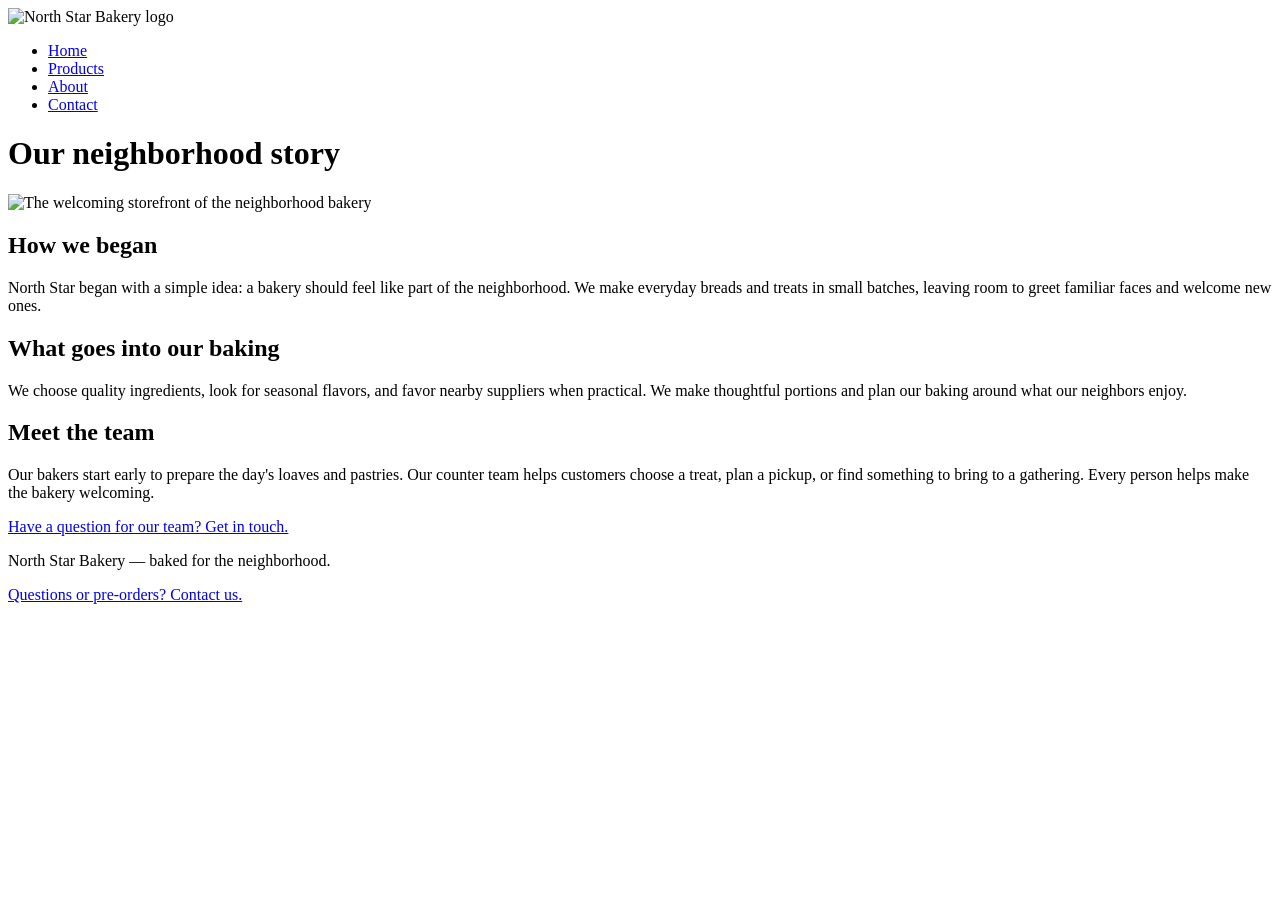
==== about.html @ 4942fa48 "Add four HTML bakery pages" ====
<!DOCTYPE html>
<html lang="en">
<head>
  <meta charset="utf-8">
  <meta name="viewport" content="width=device-width, initial-scale=1">
  <meta name="description" content="Learn the story, sourcing philosophy, and people behind North Star Bakery.">
  <title>About | North Star Bakery</title>
</head>
<body>
  <header>
    <img src="media/bakery-logo_c.png" alt="North Star Bakery logo" width="180">
    <nav aria-label="Main navigation">
      <ul>
        <li><a href="index.html">Home</a></li>
        <li><a href="products.html">Products</a></li>
        <li><a href="about.html" aria-current="page">About</a></li>
        <li><a href="contact.html">Contact</a></li>
      </ul>
    </nav>
  </header>

  <main>
    <h1>Our neighborhood story</h1>
    <img src="media/bakery-storefront_c.png" alt="The welcoming storefront of the neighborhood bakery" width="800">

    <section aria-labelledby="our-story">
      <h2 id="our-story">How we began</h2>
      <p>North Star began with a simple idea: a bakery should feel like part of the neighborhood. We make everyday breads and treats in small batches, leaving room to greet familiar faces and welcome new ones.</p>
    </section>

    <section aria-labelledby="sourcing">
      <h2 id="sourcing">What goes into our baking</h2>
      <p>We choose quality ingredients, look for seasonal flavors, and favor nearby suppliers when practical. We make thoughtful portions and plan our baking around what our neighbors enjoy.</p>
    </section>

    <section aria-labelledby="team">
      <h2 id="team">Meet the team</h2>
      <p>Our bakers start early to prepare the day's loaves and pastries. Our counter team helps customers choose a treat, plan a pickup, or find something to bring to a gathering. Every person helps make the bakery welcoming.</p>
    </section>

    <p><a href="contact.html">Have a question for our team? Get in touch.</a></p>
  </main>

  <footer>
    <p>North Star Bakery &mdash; baked for the neighborhood.</p>
    <p><a href="contact.html">Questions or pre-orders? Contact us.</a></p>
  </footer>
</body>
</html>
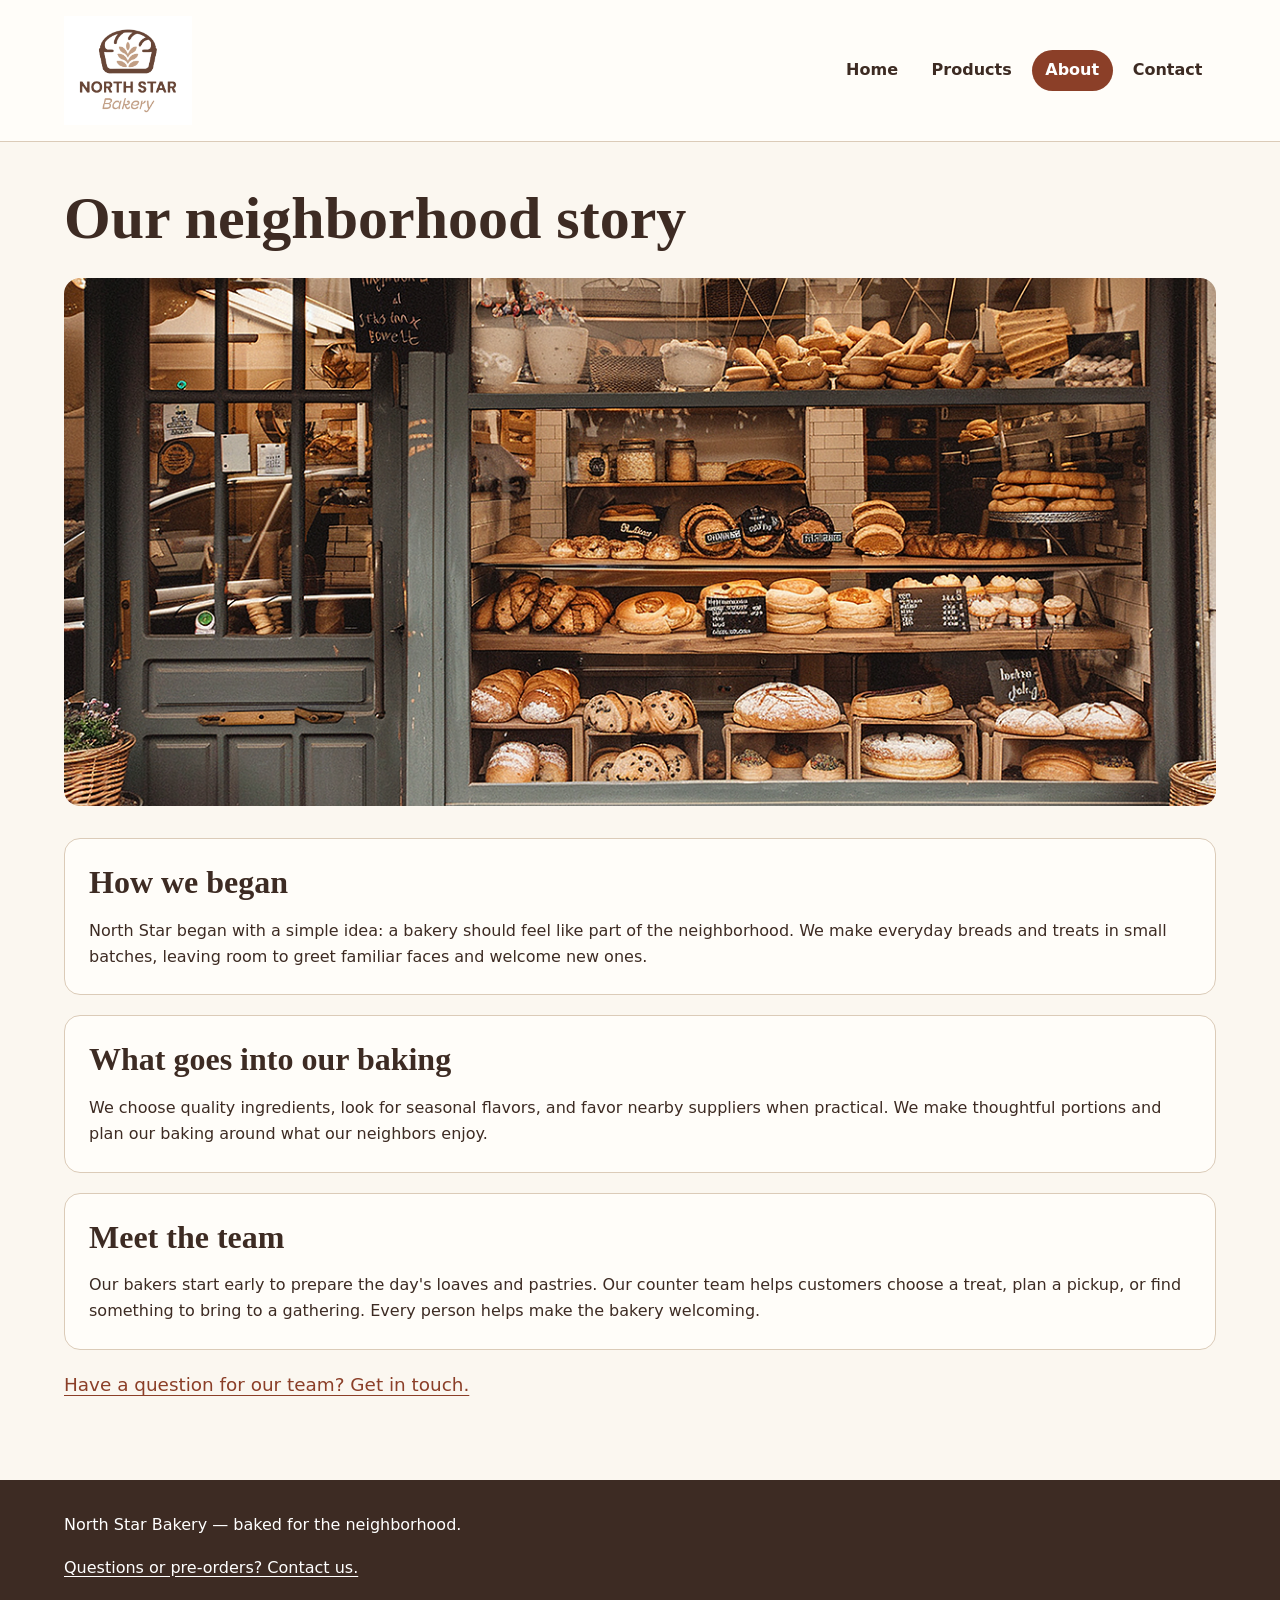
==== commit f78cfc5c: "Style bakery site for Touchstone 3" ====
--- a/about.html
+++ b/about.html
@@ -5,8 +5,9 @@
   <meta name="viewport" content="width=device-width, initial-scale=1">
   <meta name="description" content="Learn the story, sourcing philosophy, and people behind North Star Bakery.">
   <title>About | North Star Bakery</title>
+  <link rel="stylesheet" href="styles.css">
 </head>
-<body>
+<body class="about">
   <header>
     <img src="media/bakery-logo_c.png" alt="North Star Bakery logo" width="180">
     <nav aria-label="Main navigation">
@@ -48,3 +49,4 @@
 </body>
 </html>
 
+
--- a/styles.css
+++ b/styles.css
@@ -0,0 +1,284 @@
+:root {
+  color-scheme: light;
+  --paper: #fbf7f0;
+  --surface: #fffdf9;
+  --ink: #3d2b23;
+  --accent: #8b3f28;
+  --line: #dbcbb8;
+}
+
+* {
+  box-sizing: border-box;
+}
+
+html {
+  scroll-behavior: smooth;
+}
+
+body {
+  margin: 0;
+  background: var(--paper);
+  color: var(--ink);
+  font-family: system-ui, -apple-system, "Segoe UI", sans-serif;
+  font-size: 1rem;
+  line-height: 1.65;
+}
+
+h1, h2, h3 {
+  font-family: Georgia, "Times New Roman", serif;
+  line-height: 1.2;
+  text-wrap: balance;
+}
+
+h1 {
+  margin: 0 0 1rem;
+  font-size: clamp(2.25rem, 7vw, 3.75rem);
+}
+
+h2 {
+  margin: 0 0 1rem;
+  font-size: clamp(1.5rem, 4vw, 2rem);
+}
+
+h3 {
+  margin: 1.25rem 0 0.5rem;
+  font-size: 1.25rem;
+}
+
+p {
+  margin: 0 0 1rem;
+}
+
+a {
+  color: var(--accent);
+  text-underline-offset: 0.2em;
+}
+
+a:hover {
+  text-decoration-thickness: 0.13em;
+}
+
+a:focus-visible, button:focus-visible, input:focus-visible,
+select:focus-visible, textarea:focus-visible {
+  outline: 3px solid var(--accent);
+  outline-offset: 3px;
+}
+
+header {
+  display: flex;
+  flex-direction: column;
+  align-items: flex-start;
+  gap: 1rem;
+  padding: 1rem max(1.25rem, calc((100vw - 72rem) / 2));
+  background: var(--surface);
+  border-bottom: 1px solid var(--line);
+}
+
+header img {
+  display: block;
+  width: 8rem;
+  height: auto;
+}
+
+nav {
+  width: 100%;
+}
+
+nav ul {
+  display: grid;
+  grid-template-columns: repeat(2, minmax(0, 1fr));
+  gap: 0.5rem;
+  margin: 0;
+  padding: 0;
+  list-style: none;
+}
+
+nav a {
+  display: block;
+  padding: 0.45rem 0.85rem;
+  border-radius: 999px;
+  color: var(--ink);
+  font-weight: 650;
+  text-align: center;
+  text-decoration: none;
+}
+
+nav a:hover, nav a[aria-current="page"] {
+  background: var(--accent);
+  color: #fff;
+}
+
+main {
+  width: min(100%, 74.5rem);
+  margin: 0 auto;
+  padding: 2.5rem 1.25rem 4rem;
+}
+
+main > p:first-of-type {
+  max-width: 48rem;
+  font-size: 1.15rem;
+}
+
+main > picture {
+  display: block;
+  margin: 1.5rem 0 2rem;
+}
+
+main > picture img, main > img {
+  display: block;
+  width: 100%;
+  max-height: 33rem;
+  height: auto;
+  object-fit: cover;
+  border-radius: 1rem;
+}
+
+main > img {
+  margin: 1.5rem 0 2rem;
+}
+
+section {
+  margin: 1.25rem 0;
+  padding: 1.5rem;
+  background: var(--surface);
+  border: 1px solid var(--line);
+  border-radius: 1rem;
+}
+
+section > p:last-child {
+  margin-bottom: 0;
+}
+
+section img {
+  display: block;
+  max-width: 100%;
+  height: auto;
+  border-radius: 0.75rem;
+}
+
+figure {
+  margin: 1.5rem 0 0;
+  padding: 1rem;
+  background: var(--paper);
+  border-left: 4px solid var(--accent);
+  border-radius: 0.5rem;
+}
+
+figcaption {
+  margin-top: 0.75rem;
+  font-size: 0.95rem;
+}
+
+audio {
+  display: block;
+  width: min(100%, 30rem);
+}
+
+address {
+  font-style: normal;
+}
+
+fieldset {
+  min-width: 0;
+  padding: 1.25rem;
+  border: 1px solid var(--line);
+  border-radius: 0.75rem;
+}
+
+legend {
+  padding: 0 0.4rem;
+  font-weight: 700;
+}
+
+label {
+  display: inline-block;
+  margin-bottom: 0.3rem;
+  font-weight: 650;
+}
+
+input, select, textarea {
+  width: 100%;
+  max-width: 38rem;
+  padding: 0.7rem 0.8rem;
+  border: 1px solid #9b8879;
+  border-radius: 0.45rem;
+  background: #fff;
+  color: var(--ink);
+  font: inherit;
+}
+
+textarea {
+  resize: vertical;
+}
+
+button {
+  margin-top: 1rem;
+  padding: 0.75rem 1.25rem;
+  border: 0;
+  border-radius: 0.5rem;
+  background: var(--accent);
+  color: #fff;
+  font: inherit;
+  font-weight: 700;
+  cursor: pointer;
+}
+
+button:hover {
+  background: var(--ink);
+}
+
+footer {
+  padding: 2rem max(1.25rem, calc((100vw - 72rem) / 2));
+  background: var(--ink);
+  color: #fff;
+}
+
+footer a {
+  color: #fff;
+}
+
+footer p:last-child {
+  margin-bottom: 0;
+}
+
+@media (min-width: 48rem) {
+  header {
+    flex-direction: row;
+    align-items: center;
+    justify-content: space-between;
+  }
+
+  nav {
+    width: auto;
+  }
+
+  nav ul {
+    display: flex;
+    gap: 0.4rem;
+  }
+
+  .index main, .contact main {
+    display: grid;
+    grid-template-columns: repeat(2, minmax(0, 1fr));
+    gap: 1.25rem;
+  }
+
+  .index main > h1, .index main > p, .index main > picture,
+  .contact main > h1, .contact main > p {
+    grid-column: 1 / -1;
+  }
+
+  .index main > section, .contact main > section {
+    margin: 0;
+  }
+
+  .contact main {
+    grid-template-columns: minmax(14rem, 1fr) minmax(0, 2fr);
+  }
+}
+
+@media (prefers-reduced-motion: reduce) {
+  html {
+    scroll-behavior: auto;
+  }
+}
